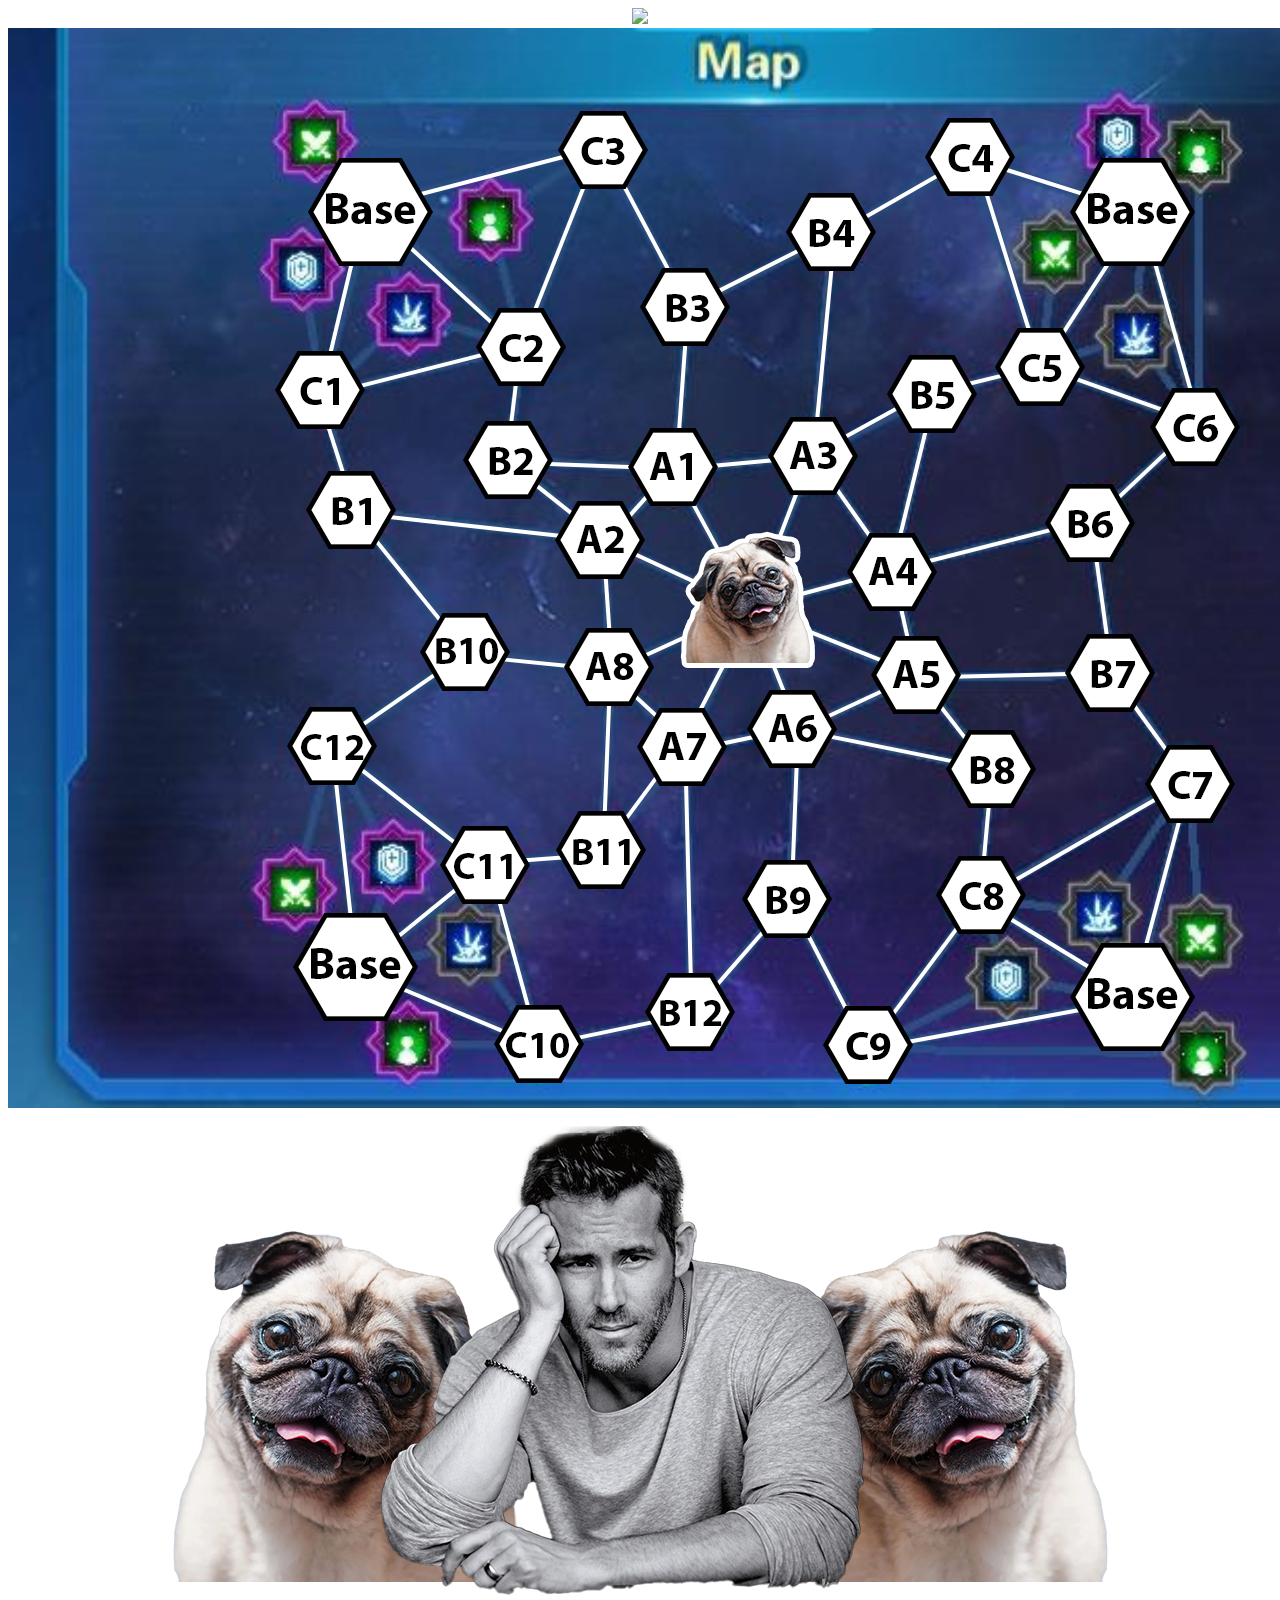
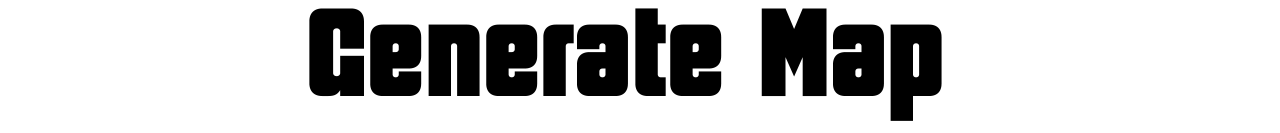
==== index.html @ ba74a54b "Add files via upload added save function" ====
<!doctype html>
<html lang="en">
    <head>
        <link rel="stylesheet" href="main.css">

        
    </head>
    <div id="banner">
        <img src="./banner.gif">
    </div>
    <div id="map">
        <img src="./map_main.png" id="map_main">
        <img src="./default/B1.png" data-color= "default" class="fort" id="B1">
        <img src="./default/C2.png" data-color= "default" class="fort" id="C2">
        <!-- base -->
        <!-- <img src="./default/C2.png" id="C2"> -->
        <img src="./default/C3.png" data-color= "default" class="fort" id="C3">
        <img src="./default/C1.png" data-color= "default" class="fort" id="C1">
        <img src="./default/B2.png" data-color= "default" class="fort" id="B2">
        <img src="./default/A2.png" data-color= "default" class="fort" id="A2">
        <img src="./default/A1.png" data-color= "default" class="fort" id="A1">
        <img src="./default/B3.png" data-color= "default" class="fort" id="B3">
        <img src="./default/B4.png" data-color= "default" class="fort" id="B4">
        <img src="./default/C4.png" data-color= "default" class="fort" id="C4">
        <img src="./default/C6.png" data-color= "default" class="fort" id="C6">
        <img src="./default/C5.png" data-color= "default" class="fort" id="C5">
        <img src="./default/B5.png" data-color= "default" class="fort" id="B5">
        <img src="./default/A3.png" data-color= "default" class="fort" id="A3">
        <img src="./default/A4.png" data-color= "default" class="fort" id="A4">
        <img src="./default/A5.png" data-color= "default" class="fort" id="A5">
        <img src="./default/A6.png" data-color= "default" class="fort" id="A6">
        <img src="./default/A7.png" data-color= "default" class="fort" id="A7">
        <img src="./default/A8.png" data-color= "default" class="fort" id="A8">
        <img src="./default/B10.png" data-color= "default" class="fort" id="B10">
        <img src="./default/C12.png" data-color= "default" class="fort" id="C12">
        <img src="./default/C11.png" data-color= "default" class="fort" id="C11">
        <img src="./default/B11.png" data-color= "default" class="fort" id="B11">
        <img src="./default/C10.png" data-color= "default" class="fort" id="C10">
        <img src="./default/B12.png" data-color= "default" class="fort" id="B12">
        <img src="./default/B9.png" data-color= "default" class="fort" id="B9">
        <img src="./default/C9.png" data-color= "default" class="fort" id="C9">
        <img src="./default/C8.png" data-color= "default" class="fort" id="C8">
        <img src="./default/C7.png" data-color= "default" class="fort" id="C7">
        <img src="./default/B7.png" data-color= "default" class="fort" id="B7">
        <img src="./default/B6.png" data-color= "default" class="fort" id="B6">
        <img src="./default/B8.png" data-color= "default" class="fort" id="B8">
        <img src="./default/S1.png" data-color= "default" class="fort" id="S1">
        <img src="./default/BaseTR.png" data-color= "default" class="fort" id="BaseTR">
        <img src="./default/BaseTL.png" data-color= "default" class="fort" id="BaseTL">
        <img src="./default/BaseBL.png" data-color= "default" class="fort" id="BaseBL">
        <img src="./default/BaseBR.png" data-color= "default" class="fort" id="BaseBR">
        
        <!-- <img src="./default/BaseBR.png" class="fort" id="womanLeft">
        <img src="./default/BaseBR.png" class="fort" id="womanRight"> -->
        
        <!-- <img src="./Polygon 1_1080_full.png" id="A1">
        <img src="./Polygon 2_1080_full.png" id="A2"> -->
    </div>

    <br>
    <br>
    <br>
    <br>
    <br>
    <br>
    <br>
    <br>
    <br>
    <br>
    <br>
    <br>
    <br>
    <br>
    <br>
    <br>
    <br>
    <br>
    <br>
    <br>
    <br>
    <br>
    <br>
    <br>
    <br>
    <br>
    <br>
    <br>
    <br>
    <br>
    <br>
    <br>
    <br>
    <br>
    <br>
    <br>
    <br>
    <br>
    <br>
    <br>
    <br>
    <br>
    <br>
    <br>
    <br>
    <br>
    <br>
    <br>
    <br>
    <br>
    <br>
    <br>
    <br>
    <br>
    <br>
    <br>
    <br>
    <br>
    <br>
    <br>
    <br>
    <div id="generateBTN">
        <img src="./generateMapBTN.png" onclick="takeshot2()">
    </div>
    <div id="output"></div>
    <script src="dom-to-image.min.js" defer></script>
    <script src="FileSaver.min.js" defer></script>
    <script src="html2canvas.min.js" defer></script>
    <script src="main.js" defer></script>

</html>
---- main.css ----
#map{
    position: relative;
}

#map_main{
    position: absolute;
    top: 0px;
    left: 0px;
    height: 1080px;
    width: 1486px;
} 


#generateBTN{
    text-align: center;
}
/* img {
    position:absolute;
    top: 0px;
    left: 0px;
} */

.fort {
    position:absolute;
    top: 0px;
    left: 0px;
}

#banner{
    /* margin: 0 auto;
    margin-top: 25px;
    width: 50%; */
    text-align: center;
}

#S1 {
    z-index: 50;
    top: 503px;
    left: 672px;
}

#B1 {
    z-index: 50;
    top: 443px;
    left: 298px;
}
#C2 {
    z-index: 50;
    top: 280px;
    left: 468px;
}

/* #C2 {
    z-index: 50;
    top: 140px;
    left: 548px;
} */
#C3 {
    z-index: 50;
    top: 83px;
    left: 550px;
}
#C1 {
    z-index: 50;
    top: 323px;
    left: 267px;
}
#B2 {
    z-index: 50;
    top: 393px;
    left: 455px;
}
#A2 {
    z-index: 50;
    top: 473px;
    left: 547px;
}
#A1 {
    z-index: 50;
    top: 400px;
    left: 620px;
}
#B3 {
    z-index: 50;
    top: 240px;
    left: 632px;
}
#B4 {
    z-index: 50;
    top: 165px;
    left: 778px;
}
#C4 {
    z-index: 50;
    top: 90px;
    left: 917px;
}
#C6 {
    z-index: 50;
    top: 360px;
    left: 1142px;
}
#C5 {
    z-index: 50;
    top: 300px;
    left: 987px;
}
#B5 {
    z-index: 50;
    top: 327px;
    left: 879px;
}
#A3 {
    z-index: 50;
    top: 389px;
    left: 760px;
}
#A4 {
    z-index: 50;
    top: 505px;
    left: 839px;
}
#A5 {
    z-index: 50;
    top: 608px;
    left: 863px;
}
#A6 {
    z-index: 50;
    top: 662px;
    left: 739px;
}
#A7 {
    z-index: 50;
    top: 680px;
    left: 629px;
}
#A8 {
    z-index: 50;
    top: 600px;
    left: 556px;
}
#B10 {
    z-index: 50;
    top: 585px;
    left: 412px;
}
#C12 {
    z-index: 50;
    top: 679px;
    left: 279px;
}
#C11 {
    z-index: 50;
    top: 798px;
    left: 432px;
}
#B11 {
    z-index: 50;
    top: 783px;
    left: 548px;
}
#C10 {
    z-index: 50;
    top: 977px;
    left: 486px;
}
#B12 {
    z-index: 50;
    top: 945px;
    left: 637px;
}
#B9 {
    z-index: 50;
    top: 832px;
    left: 734px;
}
#C9 {
    z-index: 50;
    top: 978px;
    left: 815px;
}
#C8 {
    z-index: 50;
    top: 828px;
    left: 928px;
}
#B8 {
    z-index: 50;
    top: 702px;
    left: 938px;
}
#C7 {
    z-index: 50;
    top: 717px;
    left: 1137px;
}
#B7 {
    z-index: 50;
    top: 606px;
    left: 1057px;
}
#B6 {
    z-index: 50;
    top: 456px;
    left: 1037px;
}
/* top right corner */
#BaseTR {
    z-index: 50;
    top: 130px;
    left: 1062px;
}
/* Top Left Corner */
#BaseTL {
    z-index: 50;
    top: 130px;
    left: 300px;

}
/* Bottom Left Corner */
#BaseBL {
    z-index: 50;
    top: 885px;
    left: 285px;
}
/* Bottom Right Corner */
#BaseBR {
    z-index: 50;
    top: 915px;
    left: 1062px;
}
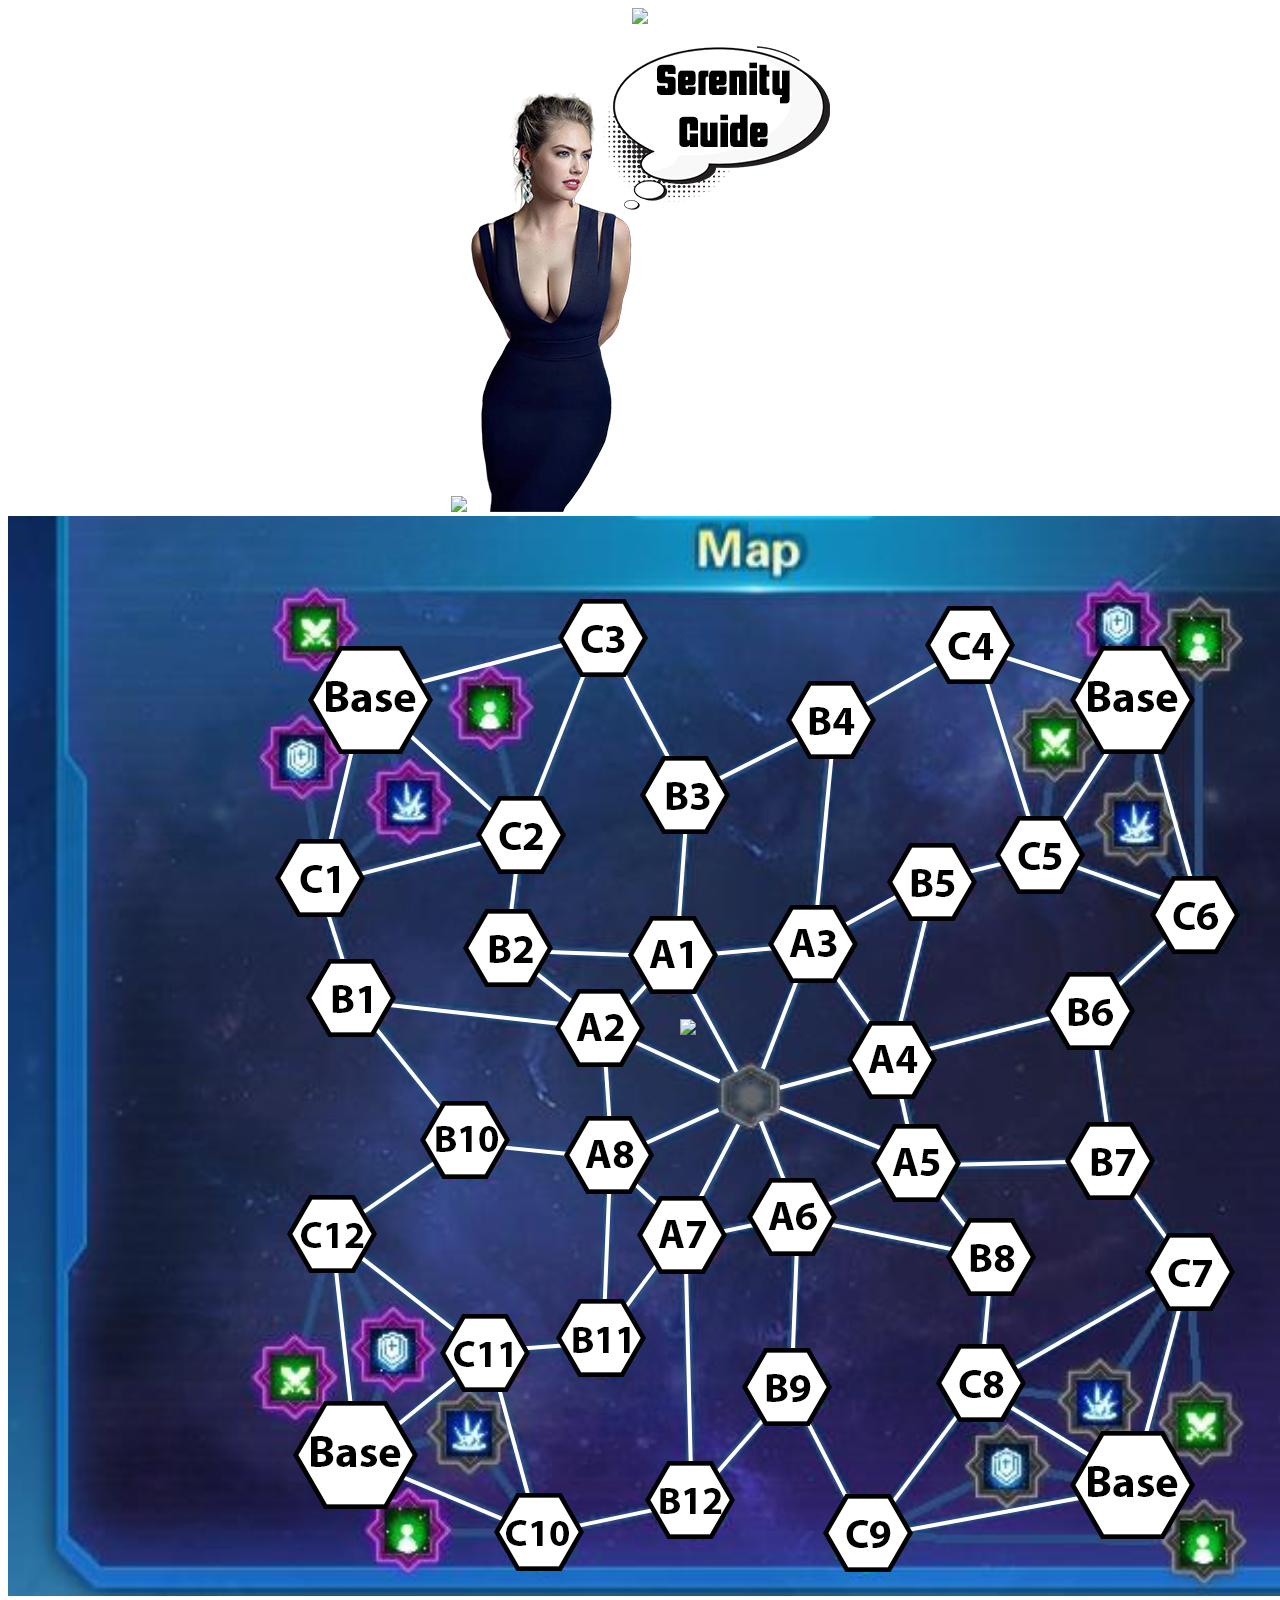
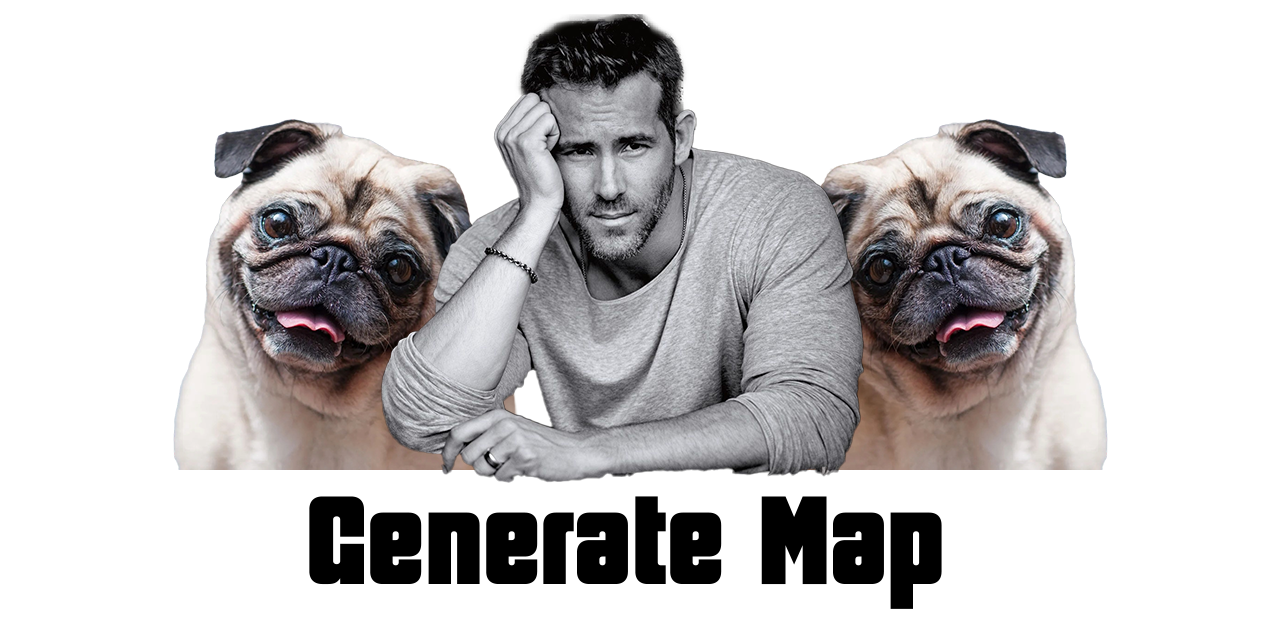
==== commit 6e5a4b1d: "testing to see mobile device support" ====
--- a/index.html
+++ b/index.html
@@ -7,6 +7,13 @@
     </head>
     <div id="banner">
         <img src="./banner.gif">
+    </div>
+    <br>
+    <div id="edit_btns">
+        <img id="edit_mode" src="./edit_modes/pug_mode_btn.png">
+        <a href="./HeroBuildGuideV6.1.pdf" target="_blank" rel="noopener noreferrer">
+            <img src="./Serenity Guide.png">
+        </a>
     </div>
     <div id="map">
         <img src="./map_main.png" id="map_main">
@@ -44,7 +51,7 @@
         <img src="./default/B7.png" data-color= "default" class="fort" id="B7">
         <img src="./default/B6.png" data-color= "default" class="fort" id="B6">
         <img src="./default/B8.png" data-color= "default" class="fort" id="B8">
-        <img src="./default/S1.png" data-color= "default" class="fort" id="S1">
+        <img src="./default/pug/S1_Pug.png" data-color= "default" class="fort" id="S1">
         <img src="./default/BaseTR.png" data-color= "default" class="fort" id="BaseTR">
         <img src="./default/BaseTL.png" data-color= "default" class="fort" id="BaseTL">
         <img src="./default/BaseBL.png" data-color= "default" class="fort" id="BaseBL">
--- a/main.css
+++ b/main.css
@@ -10,6 +10,10 @@
     width: 1486px;
 } 
 
+#edit_btns{
+    text-align: center;
+}
+
 
 #generateBTN{
     text-align: center;
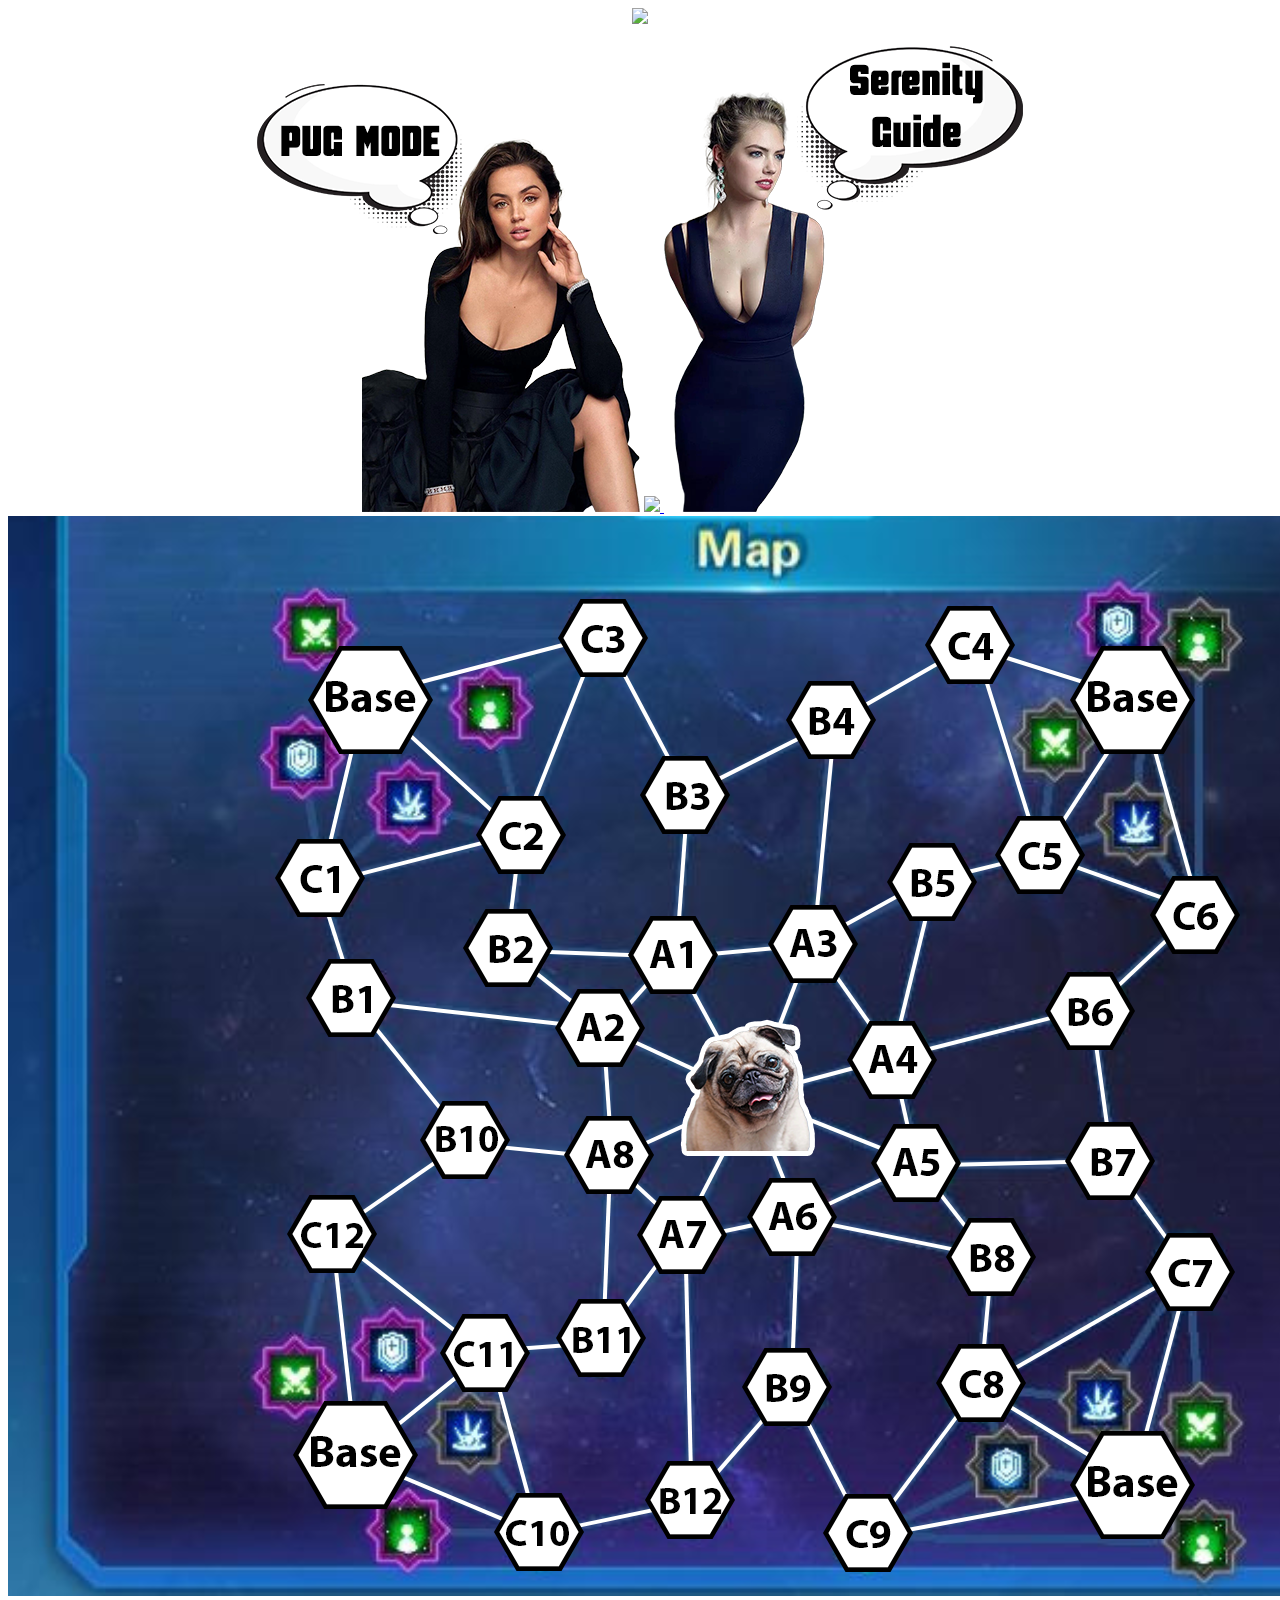
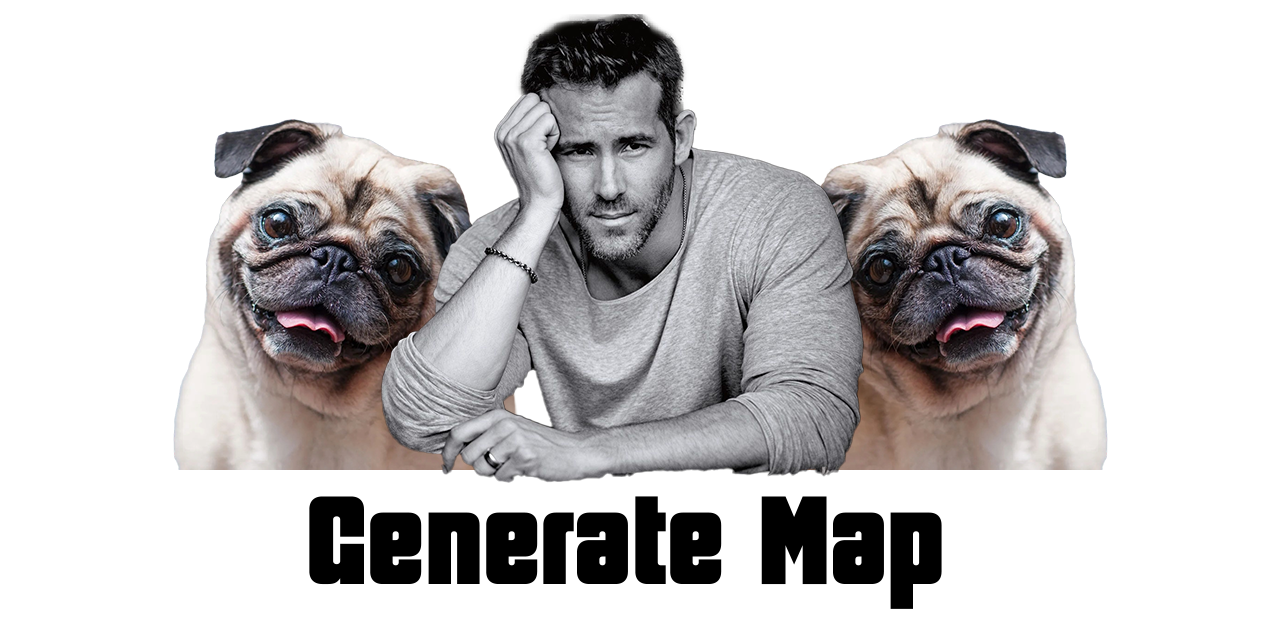
==== commit 01a9cac6: "Add files via upload" ====
--- a/index.html
+++ b/index.html
@@ -11,6 +11,9 @@
     <br>
     <div id="edit_btns">
         <img id="edit_mode" src="./edit_modes/pug_mode_btn.png">
+        <a href="./developer_notes.html" target="_blank" rel="noopener noreferrer">
+            <img src="./megan_fox_devlopers_notes.png">
+        </a>
         <a href="./HeroBuildGuideV6.1.pdf" target="_blank" rel="noopener noreferrer">
             <img src="./Serenity Guide.png">
         </a>
@@ -132,6 +135,7 @@
     <script src="dom-to-image.min.js" defer></script>
     <script src="FileSaver.min.js" defer></script>
     <script src="html2canvas.min.js" defer></script>
+    <script src="hammerjs.min.js"></script>
     <script src="main.js" defer></script>
 
 </html>
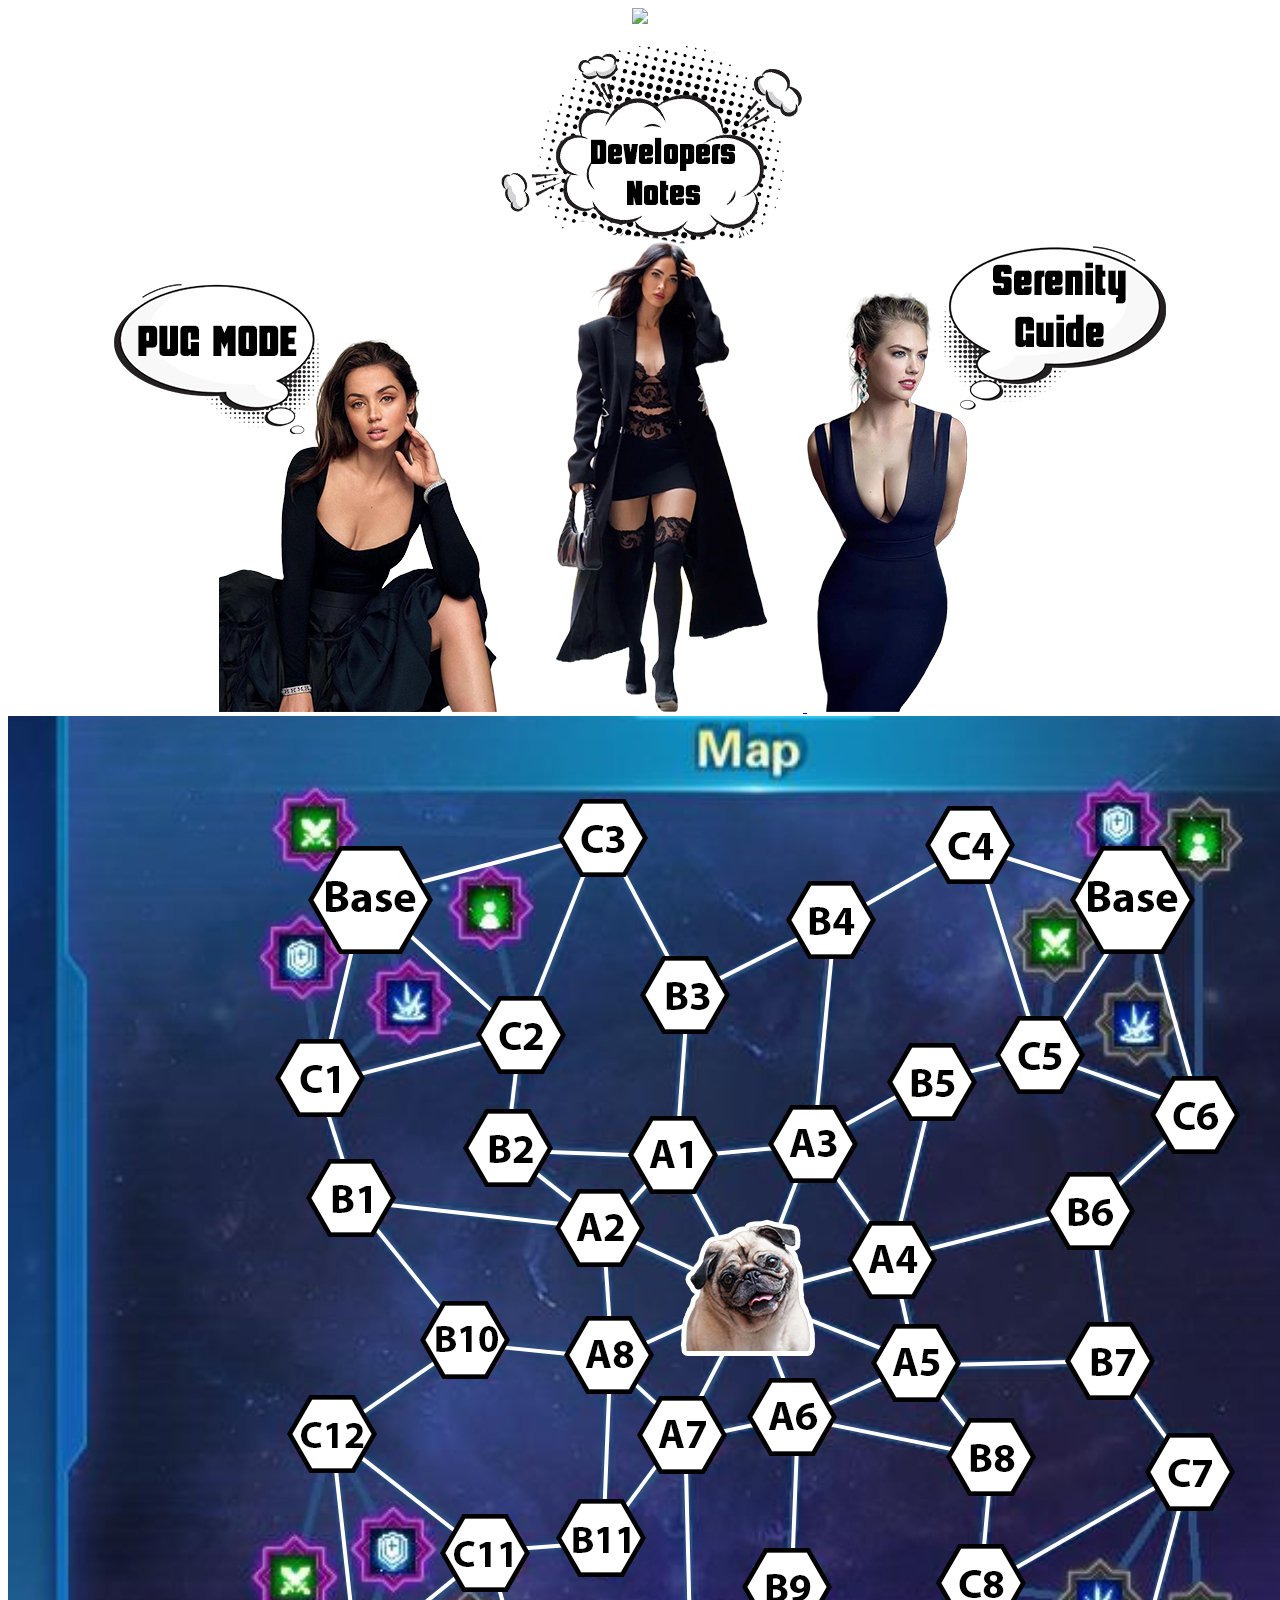
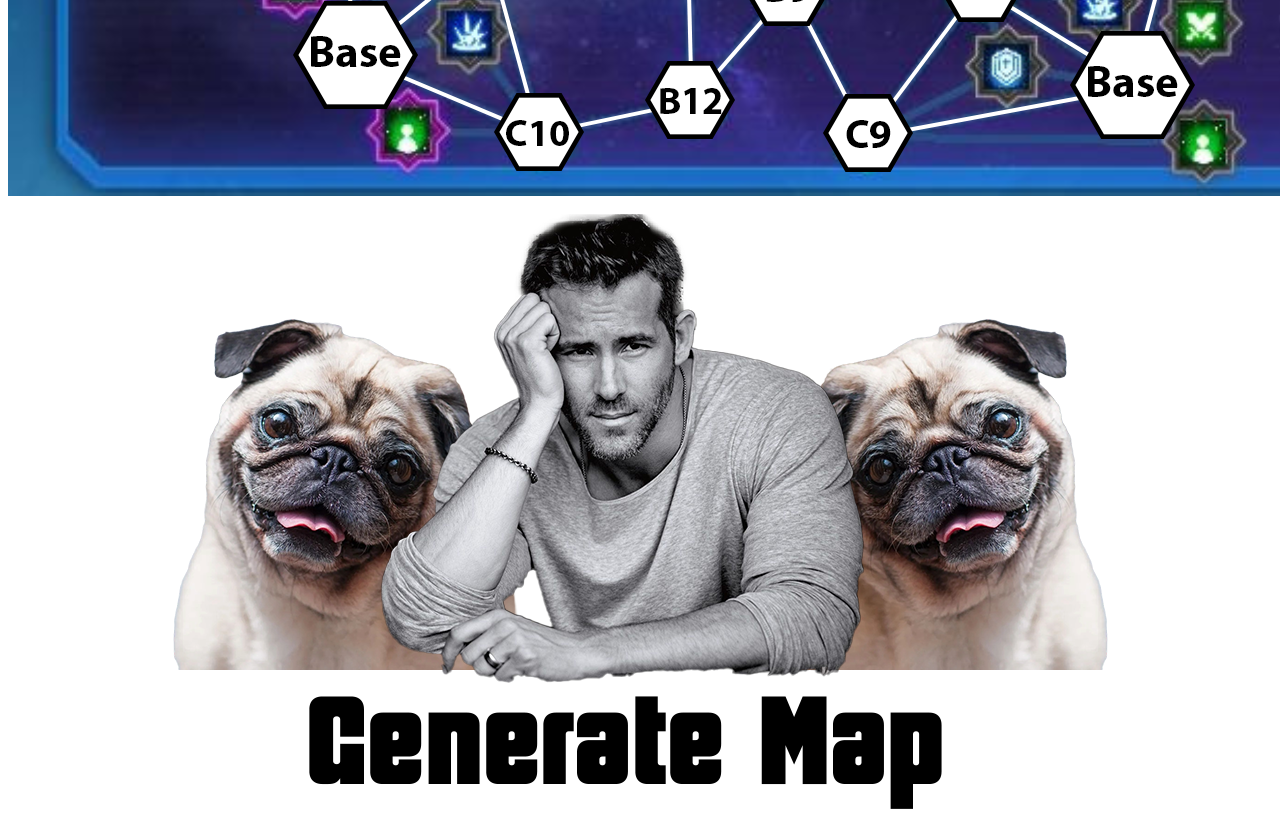
==== commit a2156e6f: "Add files via upload" ====
--- a/index.html
+++ b/index.html
@@ -135,7 +135,7 @@
     <script src="dom-to-image.min.js" defer></script>
     <script src="FileSaver.min.js" defer></script>
     <script src="html2canvas.min.js" defer></script>
-    <script src="hammerjs.min.js"></script>
+    <script src="hammerjs.min.js" defer></script>
     <script src="main.js" defer></script>
 
 </html>
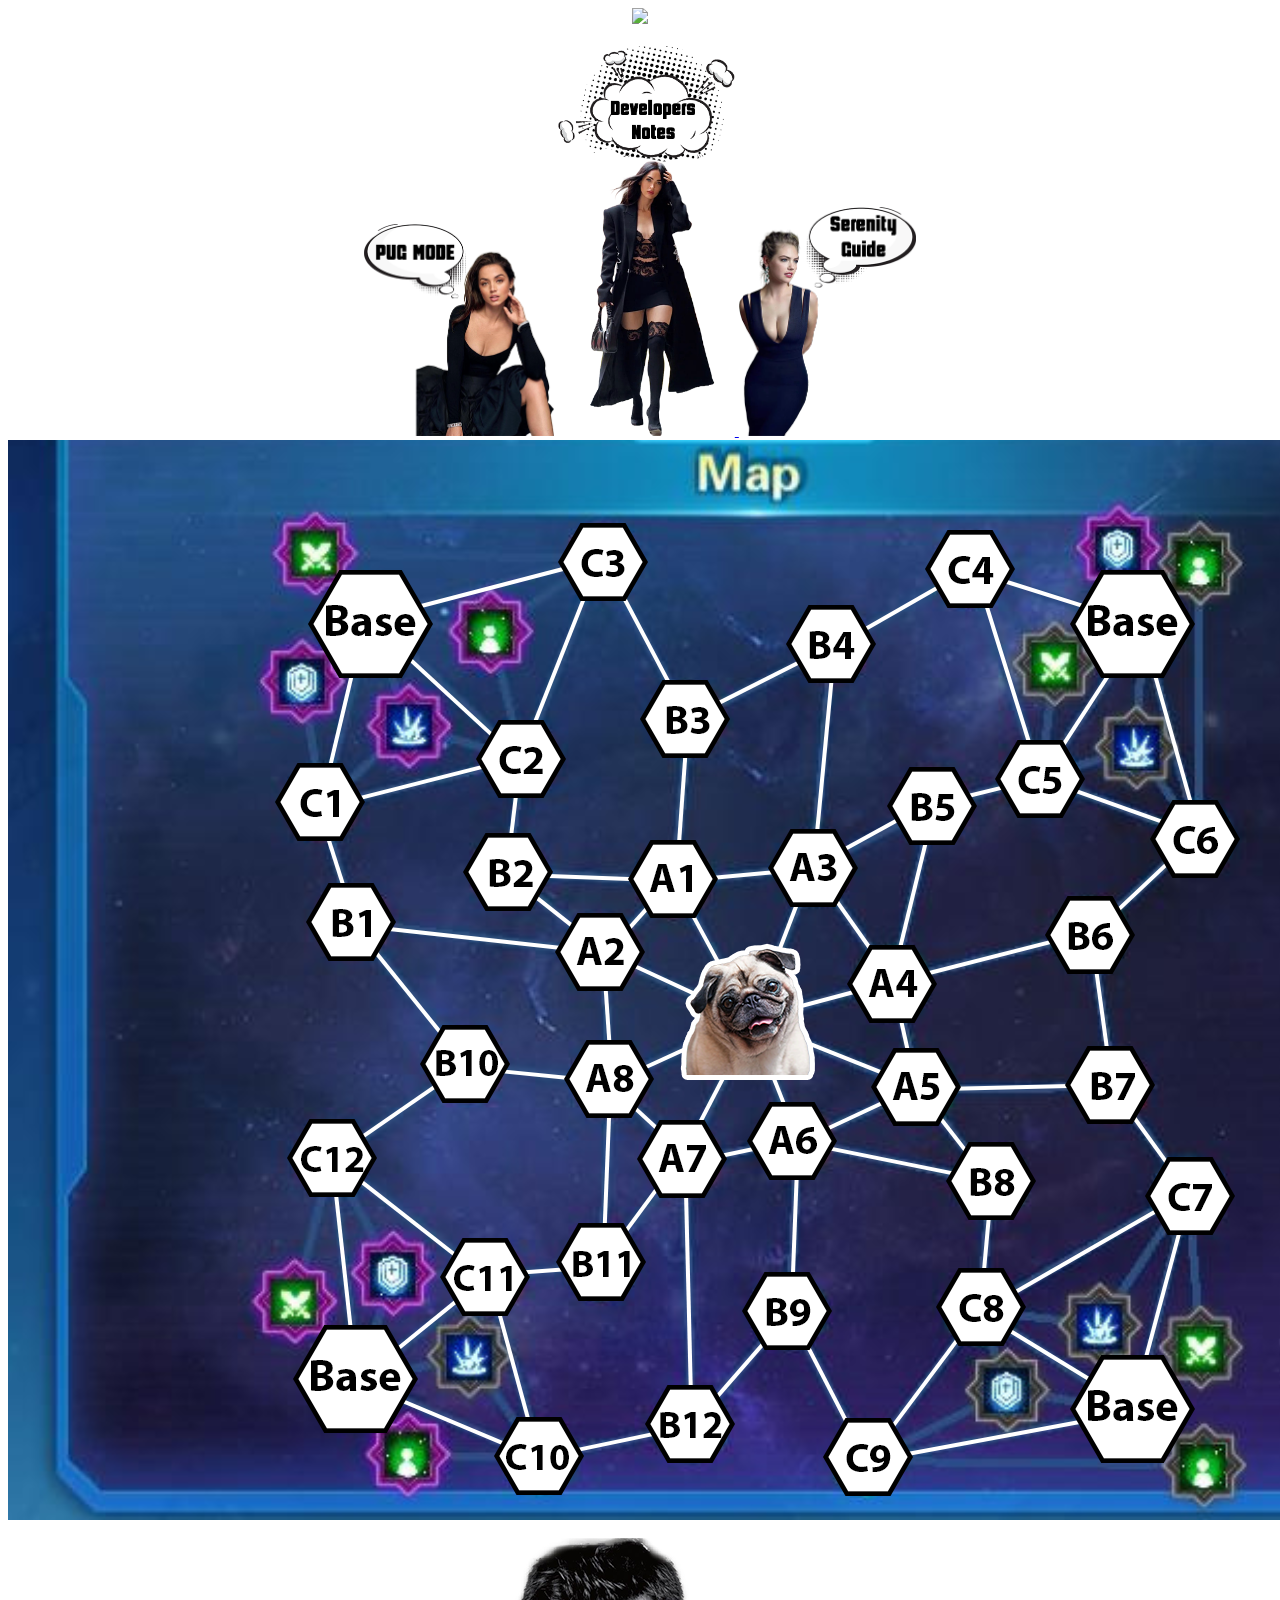
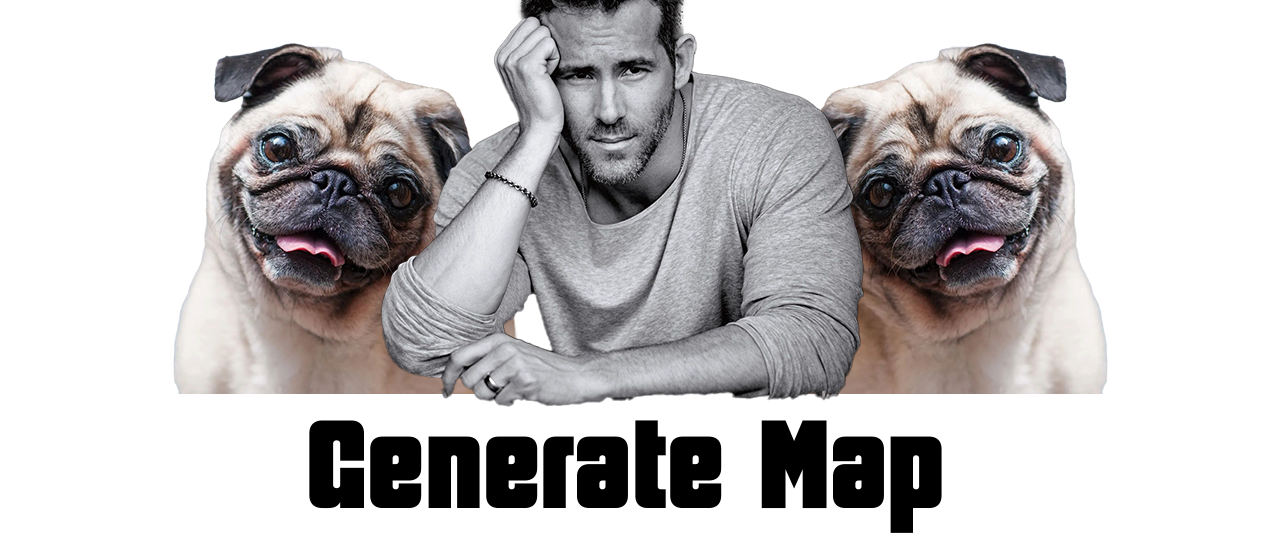
==== commit e8d4d76d: "Add files via upload" ====
--- a/index.html
+++ b/index.html
@@ -11,7 +11,7 @@
     <br>
     <div id="edit_btns">
         <img id="edit_mode" src="./edit_modes/pug_mode_btn.png">
-        <a href="./developer_notes.html" target="_blank" rel="noopener noreferrer">
+        <a href="https://www.youtube.com/watch?v=wdavN9qqAfE" target="_blank" rel="noopener noreferrer">
             <img src="./megan_fox_devlopers_notes.png">
         </a>
         <a href="./HeroBuildGuideV6.1.pdf" target="_blank" rel="noopener noreferrer">
--- a/main.css
+++ b/main.css
@@ -10,6 +10,19 @@
     width: 1486px;
 } 
 
+#edit_btns > img{
+    width: 15%;
+}
+
+#edit_btns > a img{
+    width: 14%;
+}
+
+#map_main > img{
+    -webkit-touch-callout: none !important;
+    /* -webkit-user-select: none !important;  */
+}
+
 #edit_btns{
     text-align: center;
 }
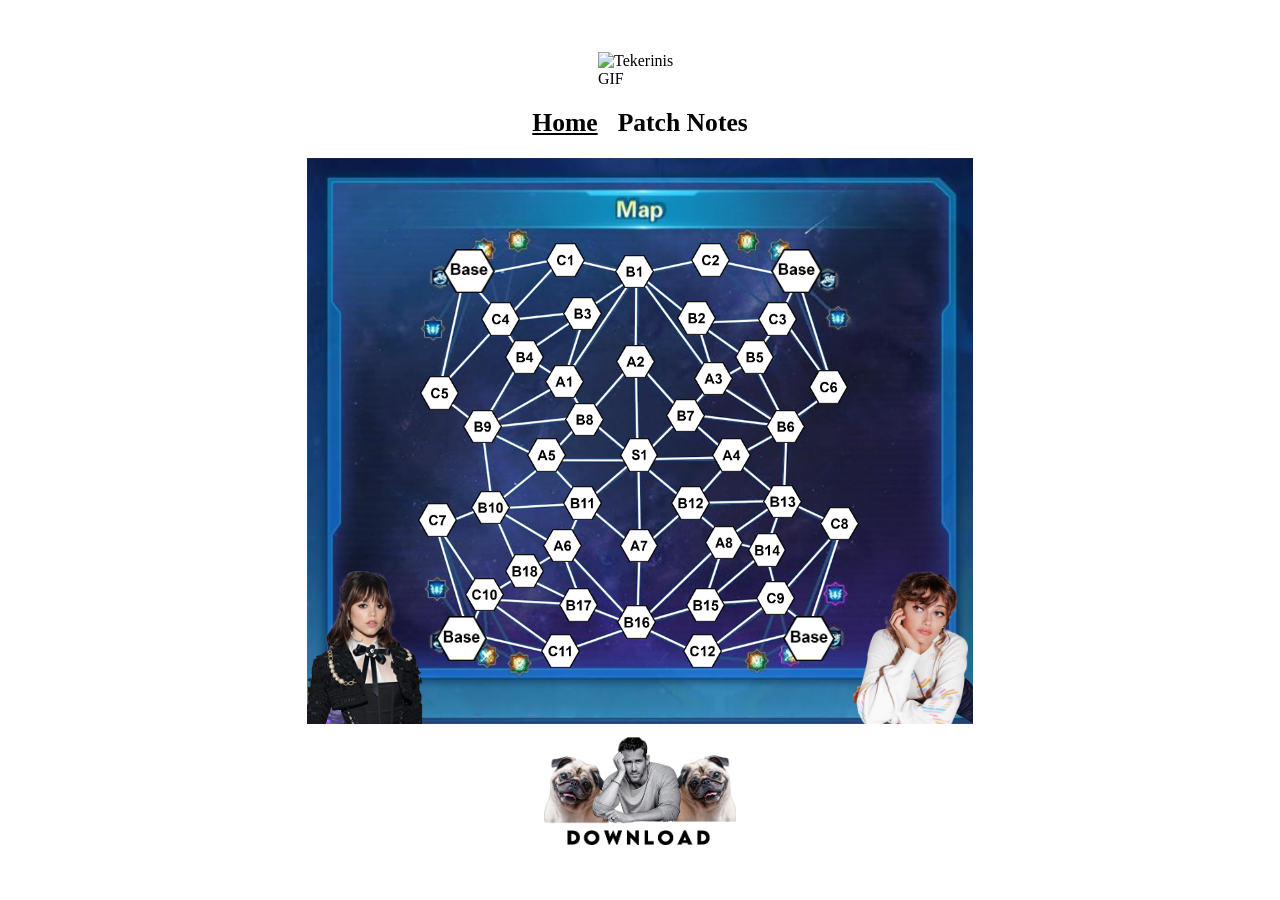
==== commit 6114d305: "Add files via upload" ====
--- a/index.html
+++ b/index.html
@@ -1,141 +1,83 @@
-<!doctype html>
+<!DOCTYPE html>
 <html lang="en">
-    <head>
-        <link rel="stylesheet" href="main.css">
+  <head>
+    <meta charset="UTF-8">
+    <meta name="viewport" content="width=device-width, initial-scale=1.0">
+    <meta http-equiv="X-UA-Compatible" content="ie=edge">
+    <title>HTML 5 Boilerplate</title>
+    <link rel="stylesheet" href="style.css">
+  </head>
+  <body>
+    <div id="gif_container">
+      <img src="images/tekerinisshort_final.gif" id="tekerinis_gif" alt="Tekerinis GIF">
+    </div>
+    <div id="nav_links">
+      <a href="#" class="nav_link active">Home</a>
+      <a href="https://www.youtube.com/watch?v=wdavN9qqAfE" class="nav_link">Patch Notes</a>
+    </div>
+    <div id="map_container">
+      <img src="images/map.png" id="map">
+      <img src="images/forts/s1/s1_default.png" class="hexagons" data-state="default" id="s1" style="top:49.5%; left:48%;">
+      <img src="images/forts/a1/a1_default.png" class="hexagons" data-state="default" id="a1" style="top:36.5%; left:40.7%;">
+      <img src="images/forts/a2/a2_default.png" class="hexagons" data-state="default" id="a2" style="top:33%; left:47.7%;">
+      <img src="images/forts/a3/a3_default.png" class="hexagons" data-state="default" id="a3" style="top:36%; left:55.3%;">
+      <img src="images/forts/a4/a4_default.png" class="hexagons" data-state="default" id="a4" style="top:49.5%; left:57%;">
+      <img src="images/forts/a5/a5_default.png" class="hexagons" data-state="default" id="a5" style="top:49.5%; left:39%;">
+      <img src="images/forts/a6/a6_default.png" class="hexagons" data-state="default" id="a6" style="top:65.5%; left:40.5%;">
+      <img src="images/forts/a7/a7_default.png" class="hexagons" data-state="default" id="a7" style="top:65.5%; left:48%;">
+      <img src="images/forts/a8/a8_default.png" class="hexagons" data-state="default" id="a8" style="top:65%; left:56.3%;">
+      <img src="images/forts/b1/b1_default.png" class="hexagons" data-state="default" id="b1" style="top:17.1%; left:47.6%;">
+      <img src="images/forts/b2/b2_default.png" class="hexagons" data-state="default" id="b2" style="top:25.3%; left:53.6%;">
+      <img src="images/forts/b3/b3_default.png" class="hexagons" data-state="default" id="b3" style="top:24.5%; left:42.5%;">
+      <img src="images/forts/b4/b4_default.png" class="hexagons" data-state="default" id="b4" style="top:32.2%; left:36.8%;">
+      <img src="images/forts/b5/b5_default.png" class="hexagons" data-state="default" id="b5" style="top:32.2%; left:59.3%;">
+      <img src="images/forts/b6/b6_default.png" class="hexagons" data-state="default" id="b6" style="top:44.5%; left:62.3%;">
+      <img src="images/forts/b7/b7_default.png" class="hexagons" data-state="default" id="b7" style="top:42.5%; left:52.5%;">
+      <img src="images/forts/b8/b8_default.png" class="hexagons" data-state="default" id="b8" style="top:43.2%; left:42.7%;">
+      <img src="images/forts/b9/b9_default.png" class="hexagons" data-state="default" id="b9" style="top:44.5%; left:32.7%;">
+      <img src="images/forts/b10/b10_default.png" class="hexagons" data-state="default" id="b10" style="top:58.8%; left:33.5%;">
+      <img src="images/forts/b11/b11_default.png" class="hexagons" data-state="default" id="b11" style="top:58%; left:42.5%;">
+      <img src="images/forts/b12/b12_default.png" class="hexagons" data-state="default" id="b12" style="top:58%; left:53%;">
+      <img src="images/forts/b13/b13_default.png" class="hexagons" data-state="default" id="b13" style="top:57.7%; left:62%;">
+      <img src="images/forts/b14/b14_default.png" class="hexagons" data-state="default" id="b14" style="top:66.3%; left:60.5%;">
+      <img src="images/forts/b15/b15_default.png" class="hexagons" data-state="default" id="b15" style="top:76%; left:54.5%;">
+      <img src="images/forts/b16/b16_default.png" class="hexagons" data-state="default" id="b16" style="top:79%; left:47.8%;">
+      <img src="images/forts/b17/b17_default.png" class="hexagons" data-state="default" id="b17" style="top:76%; left:42.1%;">
+      <img src="images/forts/b18/b18_default.png" class="hexagons" data-state="default" id="b18" style="top:70%; left:36.8%;">
+      <img src="images/forts/c1/c1_default.png" class="hexagons" data-state="default" id="c1" style="top:15%; left:40.8%;">
+      <img src="images/forts/c2/c2_default.png" class="hexagons" data-state="default" id="c2" style="top:15%; left:55%;">
+      <img src="images/forts/c3/c3_default.png" class="hexagons" data-state="default" id="c3" style="top:25.5%; left:61.5%;">
+      <img src="images/forts/c4/c4_default.png" class="hexagons" data-state="default" id="c4" style="top:25.5%; left:34.5%;">
+      <img src="images/forts/c5/c5_default.png" class="hexagons" data-state="default" id="c5" style="top:38.5%; left:28.5%;">
+      <img src="images/forts/c6/c6_default.png" class="hexagons" data-state="default" id="c6" style="top:37.5%; left:66.5%;">
+      <img src="images/forts/c7/c7_default.png" class="hexagons" data-state="default" id="c7" style="top:61%; left:28.3%;">
+      <img src="images/forts/c8/c8_default.png" class="hexagons" data-state="default" id="c8" style="top:61.6%; left:67.6%;">
+      <img src="images/forts/c9/c9_default.png" class="hexagons" data-state="default" id="c9" style="top:74.8%; left:61.3%;">
+      <img src="images/forts/c10/c10_default.png" class="hexagons" data-state="default" id="c10" style="top:74.2%; left:32.9%;">
+      <img src="images/forts/c11/c11_default.png" class="hexagons" data-state="default" id="c11" style="top:84.2%; left:40.3%;">
+      <img src="images/forts/c12/c12_default.png" class="hexagons" data-state="default" id="c12" style="top:84.2%; left:54.2%;">
+      
+      <!-- left bottom base -->
+      <img src="images/forts/base/base_default.png" class="base" data-state="default" id="base" style="top:81%; left:30.1%;">
+      <!-- right bottom base -->
+      <img src="images/forts/base/base_default.png" class="base" data-state="default" id="base" style="top:81%; left:64%;">
+      <!-- top right base -->
+      <img src="images/forts/base/base_default.png" class="base" data-state="default" id="base" style="top:16%; left:62.8%;">
+      <!-- top left base -->
+      <img src="images/forts/base/base_default.png" class="base" data-state="default" id="base" style="top:16%; left:30.8%;">
+      <!-- Place Holder Image Just Used So We Can Load The Images -->
+      <img src="[data-uri]" id="women">
 
-        
-    </head>
-    <div id="banner">
-        <img src="./banner.gif">
+      <!-- <img src="images/hexagon/default.png" class="hexagons" data-fortID="a8"> -->
     </div>
-    <br>
-    <div id="edit_btns">
-        <img id="edit_mode" src="./edit_modes/pug_mode_btn.png">
-        <a href="https://www.youtube.com/watch?v=wdavN9qqAfE" target="_blank" rel="noopener noreferrer">
-            <img src="./megan_fox_devlopers_notes.png">
-        </a>
-        <a href="./HeroBuildGuideV6.1.pdf" target="_blank" rel="noopener noreferrer">
-            <img src="./Serenity Guide.png">
-        </a>
-    </div>
-    <div id="map">
-        <img src="./map_main.png" id="map_main">
-        <img src="./default/B1.png" data-color= "default" class="fort" id="B1">
-        <img src="./default/C2.png" data-color= "default" class="fort" id="C2">
-        <!-- base -->
-        <!-- <img src="./default/C2.png" id="C2"> -->
-        <img src="./default/C3.png" data-color= "default" class="fort" id="C3">
-        <img src="./default/C1.png" data-color= "default" class="fort" id="C1">
-        <img src="./default/B2.png" data-color= "default" class="fort" id="B2">
-        <img src="./default/A2.png" data-color= "default" class="fort" id="A2">
-        <img src="./default/A1.png" data-color= "default" class="fort" id="A1">
-        <img src="./default/B3.png" data-color= "default" class="fort" id="B3">
-        <img src="./default/B4.png" data-color= "default" class="fort" id="B4">
-        <img src="./default/C4.png" data-color= "default" class="fort" id="C4">
-        <img src="./default/C6.png" data-color= "default" class="fort" id="C6">
-        <img src="./default/C5.png" data-color= "default" class="fort" id="C5">
-        <img src="./default/B5.png" data-color= "default" class="fort" id="B5">
-        <img src="./default/A3.png" data-color= "default" class="fort" id="A3">
-        <img src="./default/A4.png" data-color= "default" class="fort" id="A4">
-        <img src="./default/A5.png" data-color= "default" class="fort" id="A5">
-        <img src="./default/A6.png" data-color= "default" class="fort" id="A6">
-        <img src="./default/A7.png" data-color= "default" class="fort" id="A7">
-        <img src="./default/A8.png" data-color= "default" class="fort" id="A8">
-        <img src="./default/B10.png" data-color= "default" class="fort" id="B10">
-        <img src="./default/C12.png" data-color= "default" class="fort" id="C12">
-        <img src="./default/C11.png" data-color= "default" class="fort" id="C11">
-        <img src="./default/B11.png" data-color= "default" class="fort" id="B11">
-        <img src="./default/C10.png" data-color= "default" class="fort" id="C10">
-        <img src="./default/B12.png" data-color= "default" class="fort" id="B12">
-        <img src="./default/B9.png" data-color= "default" class="fort" id="B9">
-        <img src="./default/C9.png" data-color= "default" class="fort" id="C9">
-        <img src="./default/C8.png" data-color= "default" class="fort" id="C8">
-        <img src="./default/C7.png" data-color= "default" class="fort" id="C7">
-        <img src="./default/B7.png" data-color= "default" class="fort" id="B7">
-        <img src="./default/B6.png" data-color= "default" class="fort" id="B6">
-        <img src="./default/B8.png" data-color= "default" class="fort" id="B8">
-        <img src="./default/pug/S1_Pug.png" data-color= "default" class="fort" id="S1">
-        <img src="./default/BaseTR.png" data-color= "default" class="fort" id="BaseTR">
-        <img src="./default/BaseTL.png" data-color= "default" class="fort" id="BaseTL">
-        <img src="./default/BaseBL.png" data-color= "default" class="fort" id="BaseBL">
-        <img src="./default/BaseBR.png" data-color= "default" class="fort" id="BaseBR">
-        
-        <!-- <img src="./default/BaseBR.png" class="fort" id="womanLeft">
-        <img src="./default/BaseBR.png" class="fort" id="womanRight"> -->
-        
-        <!-- <img src="./Polygon 1_1080_full.png" id="A1">
-        <img src="./Polygon 2_1080_full.png" id="A2"> -->
+    <div id="download_button_container">
+      <img src="images/ryan_reynolds_download_button.png" id="download_button">
     </div>
 
-    <br>
-    <br>
-    <br>
-    <br>
-    <br>
-    <br>
-    <br>
-    <br>
-    <br>
-    <br>
-    <br>
-    <br>
-    <br>
-    <br>
-    <br>
-    <br>
-    <br>
-    <br>
-    <br>
-    <br>
-    <br>
-    <br>
-    <br>
-    <br>
-    <br>
-    <br>
-    <br>
-    <br>
-    <br>
-    <br>
-    <br>
-    <br>
-    <br>
-    <br>
-    <br>
-    <br>
-    <br>
-    <br>
-    <br>
-    <br>
-    <br>
-    <br>
-    <br>
-    <br>
-    <br>
-    <br>
-    <br>
-    <br>
-    <br>
-    <br>
-    <br>
-    <br>
-    <br>
-    <br>
-    <br>
-    <br>
-    <br>
-    <br>
-    <br>
-    <br>
-    <br>
-    <div id="generateBTN">
-        <img src="./generateMapBTN.png" onclick="takeshot2()">
-    </div>
-    <div id="output"></div>
-    <script src="dom-to-image.min.js" defer></script>
-    <script src="FileSaver.min.js" defer></script>
-    <script src="html2canvas.min.js" defer></script>
-    <script src="hammerjs.min.js" defer></script>
-    <script src="main.js" defer></script>
+    <script src="index.js"></script>
+    <!-- Need below two scripts for the save function -->
+    <script src="https://html2canvas.hertzen.com/dist/html2canvas.min.js"></script>
+    <script src="https://cdnjs.cloudflare.com/ajax/libs/FileSaver.js/2.0.0/FileSaver.min.js"></script>
 
+  </body>
 </html>
--- a/style.css
+++ b/style.css
@@ -0,0 +1,96 @@
+body {
+  display: flex;
+  justify-content: center;
+  flex-direction: column;
+  align-items: center;
+  min-height: 100vh; 
+  margin: 0; 
+}
+
+#map_container {
+  width: 80%; 
+  height: auto; 
+  position: relative;
+  display: flex;
+  justify-content: center;
+  align-items: center;
+}
+
+/* Leave it at 80 percent or else the map too big */
+#map {
+  width: 65%; 
+  height: auto; 
+  z-index: 1;
+}
+
+.hexagons {
+    position: absolute;
+    width: 3.8%; /* Adjust as needed for responsiveness */
+    height: auto; 
+    z-index: 3;
+  }
+
+.base {
+  position: absolute;
+  width: 5%; /* Adjust as needed for responsiveness */
+  /* height: auto; Maintain aspect ratio */
+  z-index: 3;
+}
+
+#download_button_container {
+  display: flex;
+  justify-content: center;
+  align-items: center;
+  margin:1%;
+  width: 100%; /* Full width to center the button */
+}
+
+#download_button {
+  width: 15%; /* Adjust as needed */
+  height: auto; /* Maintain aspect ratio */
+}
+
+#gif_container {
+  display: flex;
+  justify-content: center;
+  align-items: center;
+  margin-bottom: 10px;
+  margin-top: 10px;
+}
+
+#tekerinis_gif {
+  width: 80%; /* Adjust as needed */
+  height: auto; /* Maintain aspect ratio */
+}
+
+
+#nav_links {
+  display: flex;
+  justify-content: center;
+  gap: 20px; /* Space between links */
+  margin-top: 10px; /* Add spacing between the GIF and the links */
+  margin-bottom: 20px; /* Add spacing between the links and the map container */
+}
+
+.nav_link {
+  text-decoration: none; /* Remove default underline */
+  color: black; /* Default link color */
+  font-size: 1.6em; /* Adjust font size as needed */
+  font-weight: bold; /* Make the links bold */
+}
+
+.nav_link.active {
+  text-decoration: underline; /* Underline the active link */
+}
+
+.nav_link:visited {
+  text-decoration: none;
+}
+
+#women {
+  position: absolute;
+  bottom: 0; /* Position it at the bottom of the map */
+  width: 65%; 
+  height: auto; 
+  z-index: 2; 
+}
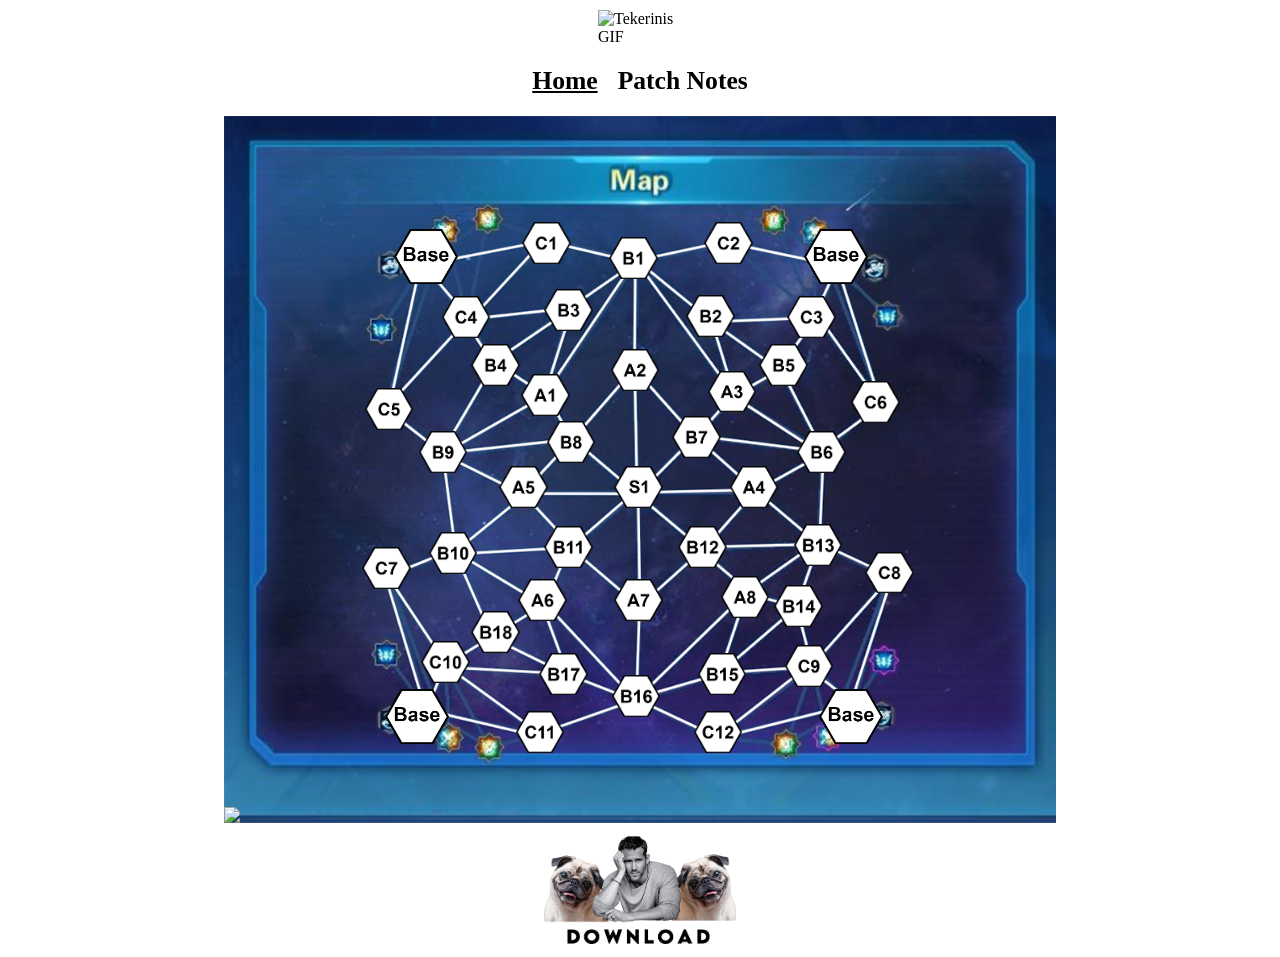
==== commit af7e94c5: "Add files via upload" ====
--- a/index.html
+++ b/index.html
@@ -6,6 +6,7 @@
     <meta http-equiv="X-UA-Compatible" content="ie=edge">
     <title>HTML 5 Boilerplate</title>
     <link rel="stylesheet" href="style.css">
+    <link rel="stylesheet" href="fortPositions.css">
   </head>
   <body>
     <div id="gif_container">
@@ -17,45 +18,45 @@
     </div>
     <div id="map_container">
       <img src="images/map.png" id="map">
-      <img src="images/forts/s1/s1_default.png" class="hexagons" data-state="default" id="s1" style="top:49.5%; left:48%;">
-      <img src="images/forts/a1/a1_default.png" class="hexagons" data-state="default" id="a1" style="top:36.5%; left:40.7%;">
-      <img src="images/forts/a2/a2_default.png" class="hexagons" data-state="default" id="a2" style="top:33%; left:47.7%;">
-      <img src="images/forts/a3/a3_default.png" class="hexagons" data-state="default" id="a3" style="top:36%; left:55.3%;">
-      <img src="images/forts/a4/a4_default.png" class="hexagons" data-state="default" id="a4" style="top:49.5%; left:57%;">
-      <img src="images/forts/a5/a5_default.png" class="hexagons" data-state="default" id="a5" style="top:49.5%; left:39%;">
-      <img src="images/forts/a6/a6_default.png" class="hexagons" data-state="default" id="a6" style="top:65.5%; left:40.5%;">
-      <img src="images/forts/a7/a7_default.png" class="hexagons" data-state="default" id="a7" style="top:65.5%; left:48%;">
-      <img src="images/forts/a8/a8_default.png" class="hexagons" data-state="default" id="a8" style="top:65%; left:56.3%;">
-      <img src="images/forts/b1/b1_default.png" class="hexagons" data-state="default" id="b1" style="top:17.1%; left:47.6%;">
-      <img src="images/forts/b2/b2_default.png" class="hexagons" data-state="default" id="b2" style="top:25.3%; left:53.6%;">
-      <img src="images/forts/b3/b3_default.png" class="hexagons" data-state="default" id="b3" style="top:24.5%; left:42.5%;">
-      <img src="images/forts/b4/b4_default.png" class="hexagons" data-state="default" id="b4" style="top:32.2%; left:36.8%;">
-      <img src="images/forts/b5/b5_default.png" class="hexagons" data-state="default" id="b5" style="top:32.2%; left:59.3%;">
-      <img src="images/forts/b6/b6_default.png" class="hexagons" data-state="default" id="b6" style="top:44.5%; left:62.3%;">
-      <img src="images/forts/b7/b7_default.png" class="hexagons" data-state="default" id="b7" style="top:42.5%; left:52.5%;">
-      <img src="images/forts/b8/b8_default.png" class="hexagons" data-state="default" id="b8" style="top:43.2%; left:42.7%;">
-      <img src="images/forts/b9/b9_default.png" class="hexagons" data-state="default" id="b9" style="top:44.5%; left:32.7%;">
-      <img src="images/forts/b10/b10_default.png" class="hexagons" data-state="default" id="b10" style="top:58.8%; left:33.5%;">
-      <img src="images/forts/b11/b11_default.png" class="hexagons" data-state="default" id="b11" style="top:58%; left:42.5%;">
-      <img src="images/forts/b12/b12_default.png" class="hexagons" data-state="default" id="b12" style="top:58%; left:53%;">
-      <img src="images/forts/b13/b13_default.png" class="hexagons" data-state="default" id="b13" style="top:57.7%; left:62%;">
-      <img src="images/forts/b14/b14_default.png" class="hexagons" data-state="default" id="b14" style="top:66.3%; left:60.5%;">
-      <img src="images/forts/b15/b15_default.png" class="hexagons" data-state="default" id="b15" style="top:76%; left:54.5%;">
-      <img src="images/forts/b16/b16_default.png" class="hexagons" data-state="default" id="b16" style="top:79%; left:47.8%;">
-      <img src="images/forts/b17/b17_default.png" class="hexagons" data-state="default" id="b17" style="top:76%; left:42.1%;">
-      <img src="images/forts/b18/b18_default.png" class="hexagons" data-state="default" id="b18" style="top:70%; left:36.8%;">
-      <img src="images/forts/c1/c1_default.png" class="hexagons" data-state="default" id="c1" style="top:15%; left:40.8%;">
-      <img src="images/forts/c2/c2_default.png" class="hexagons" data-state="default" id="c2" style="top:15%; left:55%;">
-      <img src="images/forts/c3/c3_default.png" class="hexagons" data-state="default" id="c3" style="top:25.5%; left:61.5%;">
-      <img src="images/forts/c4/c4_default.png" class="hexagons" data-state="default" id="c4" style="top:25.5%; left:34.5%;">
-      <img src="images/forts/c5/c5_default.png" class="hexagons" data-state="default" id="c5" style="top:38.5%; left:28.5%;">
-      <img src="images/forts/c6/c6_default.png" class="hexagons" data-state="default" id="c6" style="top:37.5%; left:66.5%;">
-      <img src="images/forts/c7/c7_default.png" class="hexagons" data-state="default" id="c7" style="top:61%; left:28.3%;">
-      <img src="images/forts/c8/c8_default.png" class="hexagons" data-state="default" id="c8" style="top:61.6%; left:67.6%;">
-      <img src="images/forts/c9/c9_default.png" class="hexagons" data-state="default" id="c9" style="top:74.8%; left:61.3%;">
-      <img src="images/forts/c10/c10_default.png" class="hexagons" data-state="default" id="c10" style="top:74.2%; left:32.9%;">
-      <img src="images/forts/c11/c11_default.png" class="hexagons" data-state="default" id="c11" style="top:84.2%; left:40.3%;">
-      <img src="images/forts/c12/c12_default.png" class="hexagons" data-state="default" id="c12" style="top:84.2%; left:54.2%;">
+      <img src="images/forts/s1/s1_default.png" class="hexagons" data-state="default" id="s1">
+      <img src="images/forts/a1/a1_default.png" class="hexagons" data-state="default" id="a1">
+      <img src="images/forts/a2/a2_default.png" class="hexagons" data-state="default" id="a2">
+      <img src="images/forts/a3/a3_default.png" class="hexagons" data-state="default" id="a3">
+      <img src="images/forts/a4/a4_default.png" class="hexagons" data-state="default" id="a4">
+      <img src="images/forts/a5/a5_default.png" class="hexagons" data-state="default" id="a5">
+      <img src="images/forts/a6/a6_default.png" class="hexagons" data-state="default" id="a6">
+      <img src="images/forts/a7/a7_default.png" class="hexagons" data-state="default" id="a7">
+      <img src="images/forts/a8/a8_default.png" class="hexagons" data-state="default" id="a8">
+      <img src="images/forts/b1/b1_default.png" class="hexagons" data-state="default" id="b1">
+      <img src="images/forts/b2/b2_default.png" class="hexagons" data-state="default" id="b2">
+      <img src="images/forts/b3/b3_default.png" class="hexagons" data-state="default" id="b3">
+      <img src="images/forts/b4/b4_default.png" class="hexagons" data-state="default" id="b4">
+      <img src="images/forts/b5/b5_default.png" class="hexagons" data-state="default" id="b5">
+      <img src="images/forts/b6/b6_default.png" class="hexagons" data-state="default" id="b6">
+      <img src="images/forts/b7/b7_default.png" class="hexagons" data-state="default" id="b7">
+      <img src="images/forts/b8/b8_default.png" class="hexagons" data-state="default" id="b8">
+      <img src="images/forts/b9/b9_default.png" class="hexagons" data-state="default" id="b9">
+      <img src="images/forts/b10/b10_default.png" class="hexagons" data-state="default" id="b10">
+      <img src="images/forts/b11/b11_default.png" class="hexagons" data-state="default" id="b11">
+      <img src="images/forts/b12/b12_default.png" class="hexagons" data-state="default" id="b12">
+      <img src="images/forts/b13/b13_default.png" class="hexagons" data-state="default" id="b13">
+      <img src="images/forts/b14/b14_default.png" class="hexagons" data-state="default" id="b14">
+      <img src="images/forts/b15/b15_default.png" class="hexagons" data-state="default" id="b15">
+      <img src="images/forts/b16/b16_default.png" class="hexagons" data-state="default" id="b16">
+      <img src="images/forts/b17/b17_default.png" class="hexagons" data-state="default" id="b17">
+      <img src="images/forts/b18/b18_default.png" class="hexagons" data-state="default" id="b18">
+      <img src="images/forts/c1/c1_default.png" class="hexagons" data-state="default" id="c1">
+      <img src="images/forts/c2/c2_default.png" class="hexagons" data-state="default" id="c2">
+      <img src="images/forts/c3/c3_default.png" class="hexagons" data-state="default" id="c3">
+      <img src="images/forts/c4/c4_default.png" class="hexagons" data-state="default" id="c4">
+      <img src="images/forts/c5/c5_default.png" class="hexagons" data-state="default" id="c5">
+      <img src="images/forts/c6/c6_default.png" class="hexagons" data-state="default" id="c6">
+      <img src="images/forts/c7/c7_default.png" class="hexagons" data-state="default" id="c7">
+      <img src="images/forts/c8/c8_default.png" class="hexagons" data-state="default" id="c8">
+      <img src="images/forts/c9/c9_default.png" class="hexagons" data-state="default" id="c9">
+      <img src="images/forts/c10/c10_default.png" class="hexagons" data-state="default" id="c10">
+      <img src="images/forts/c11/c11_default.png" class="hexagons" data-state="default" id="c11">
+      <img src="images/forts/c12/c12_default.png" class="hexagons" data-state="default" id="c12">
       
       <!-- left bottom base -->
       <img src="images/forts/base/base_default.png" class="base" data-state="default" id="base" style="top:81%; left:30.1%;">
--- a/style.css
+++ b/style.css
@@ -1,6 +1,6 @@
 body {
   display: flex;
-  justify-content: center;
+  justify-content: flex-start;
   flex-direction: column;
   align-items: center;
   min-height: 100vh; 
@@ -8,7 +8,8 @@
 }
 
 #map_container {
-  width: 80%; 
+  /* was at 80 percent */
+  width: 100%; 
   height: auto; 
   position: relative;
   display: flex;
--- a/fortPositions.css
+++ b/fortPositions.css
@@ -0,0 +1,194 @@
+#s1 {
+    top: 49.5%;
+    left: 48%;
+}
+
+#a1 {
+    top: 36.5%;;
+    left: 40.7%;
+}
+
+#a2{
+    top: 33%;
+    left: 47.7%;
+}
+
+#a3 {
+    top: 36%;
+    left: 55.3%;
+}
+
+#a4 {
+    top: 49.5%;
+    left: 57%;
+}
+
+#a5 {
+    top: 49.5%;
+    left: 39%;
+}
+
+#a6 {
+    top: 65.5%;
+    left: 40.5%;
+}
+
+#a7 {
+    top: 65.5%;
+    left: 48%;
+}
+
+#a8 {
+    top: 65%;
+    left: 56.3%;
+}
+
+#b1 {
+    top: 17.1%;
+    left: 47.6%;
+}
+
+#b2 {
+    top: 25.3%;
+    left: 53.6%;
+}
+
+#b3 {
+    top: 24.5%;
+    left: 42.5%;
+}
+
+#b4 {
+    top: 32.2%;
+    left: 36.8%;
+}
+
+#b5 {
+    top: 32.2%;
+    left: 59.3%;
+}
+
+#b6 {
+    top: 44.5%;
+    left: 62.3%;
+}
+
+#b7 {
+    top: 42.5%;
+    left: 52.5%;
+}
+
+#b8 {
+    top: 43.2%;
+    left: 42.7%;
+}
+
+#b9 {
+    top: 44.5%;
+    left: 32.7%;
+}
+
+#b10 {
+    top: 58.8%;
+    left: 33.5%;
+}
+
+#b11 {
+    top: 58%;
+    left: 42.5%;
+}
+
+#b12 {
+    top: 58%;
+    left: 53%;
+}
+
+#b13 {
+    top: 57.7%;
+    left: 62%;
+}
+
+#b14 {
+    top: 66.3%;
+    left: 60.5%;
+}
+
+#b15 {
+    top: 76%;
+    left: 54.5%;
+}
+
+#b16 {
+    top: 79%;
+    left: 47.8%;
+}
+
+#b17 {
+    top: 76%;
+    left: 42.1%;
+}
+
+#b18 {
+    top: 70%;
+    left: 36.8%;
+}
+
+#c1 {
+    top: 15%;
+    left: 40.8%;
+}
+
+#c2 {
+    top: 15%;
+    left: 55%;
+}
+
+#c3 {
+    top: 25.5%;
+    left: 61.5%;
+}
+
+#c4 {
+    top: 25.5%;
+    left: 34.5%;
+}
+
+#c5 {
+    top: 38.5%;
+    left: 28.5%;
+}
+
+#c6 {
+    top: 37.5%;
+    left: 66.5%;
+}
+
+#c7 {
+    top: 61%;
+    left: 28.3%;
+}
+
+#c8 {
+    top: 61.6%;
+    left: 67.6%;
+}
+
+#c9 {
+    top: 74.8%;
+    left: 61.3%;
+}
+
+#c10 {
+    top: 74.2%;
+    left: 32.9%;
+}
+
+#c11 {
+    top: 84.2%;
+    left: 40.3%;
+}
+
+#c12 {
+    top: 84.2%;
+    left: 54.2%;
+}
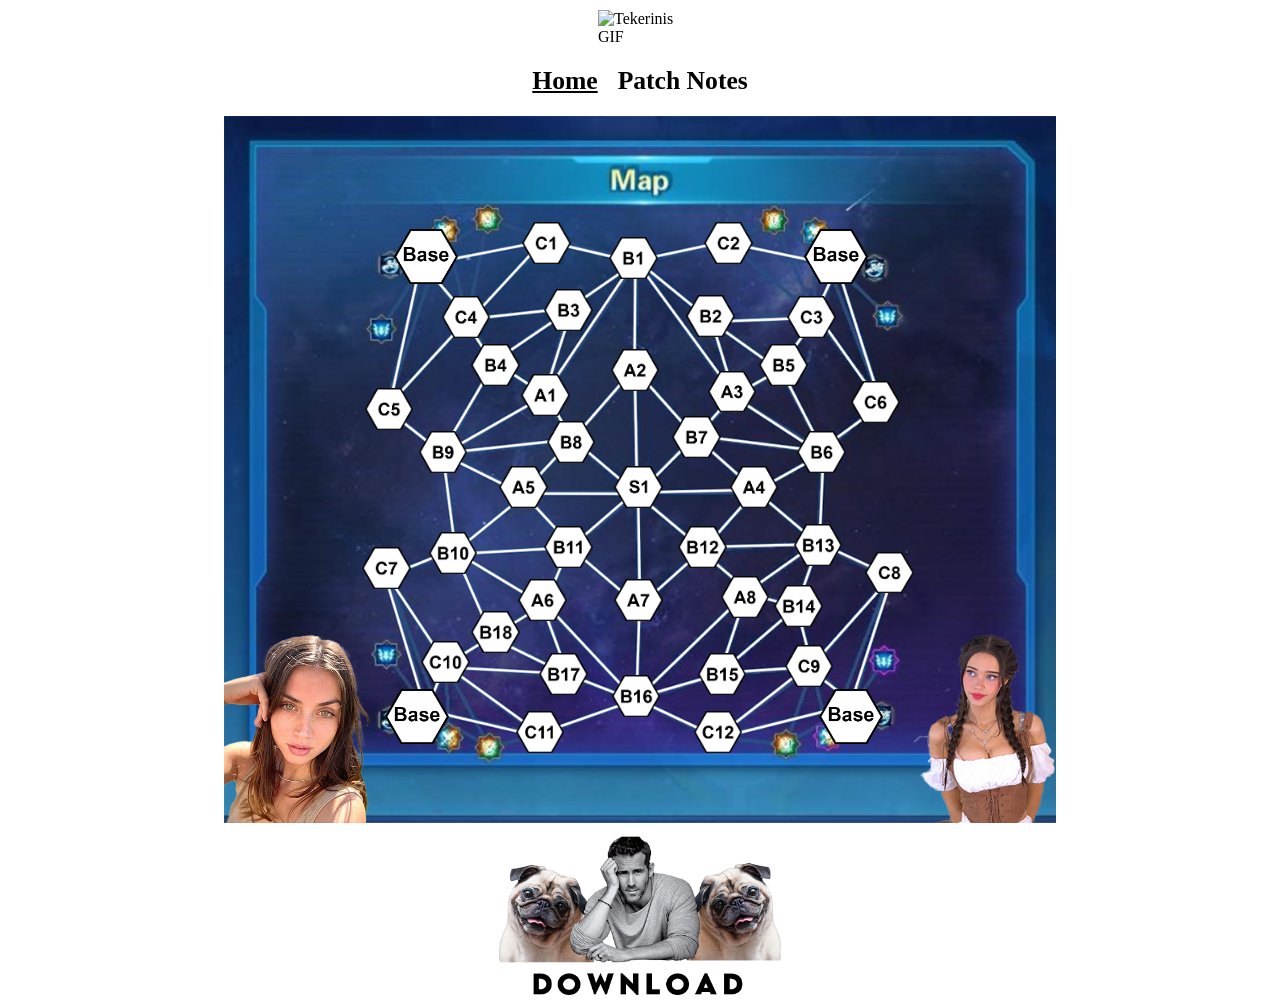
==== commit afb35197: "Add files via upload" ====
--- a/index.html
+++ b/index.html
@@ -4,7 +4,7 @@
     <meta charset="UTF-8">
     <meta name="viewport" content="width=device-width, initial-scale=1.0">
     <meta http-equiv="X-UA-Compatible" content="ie=edge">
-    <title>HTML 5 Boilerplate</title>
+    <title>Welcome | TekerinIsShort</title>
     <link rel="stylesheet" href="style.css">
     <link rel="stylesheet" href="fortPositions.css">
   </head>
--- a/style.css
+++ b/style.css
@@ -47,7 +47,7 @@
 }
 
 #download_button {
-  width: 15%; /* Adjust as needed */
+  width: 22%; /* Adjust as needed */
   height: auto; /* Maintain aspect ratio */
 }
 
